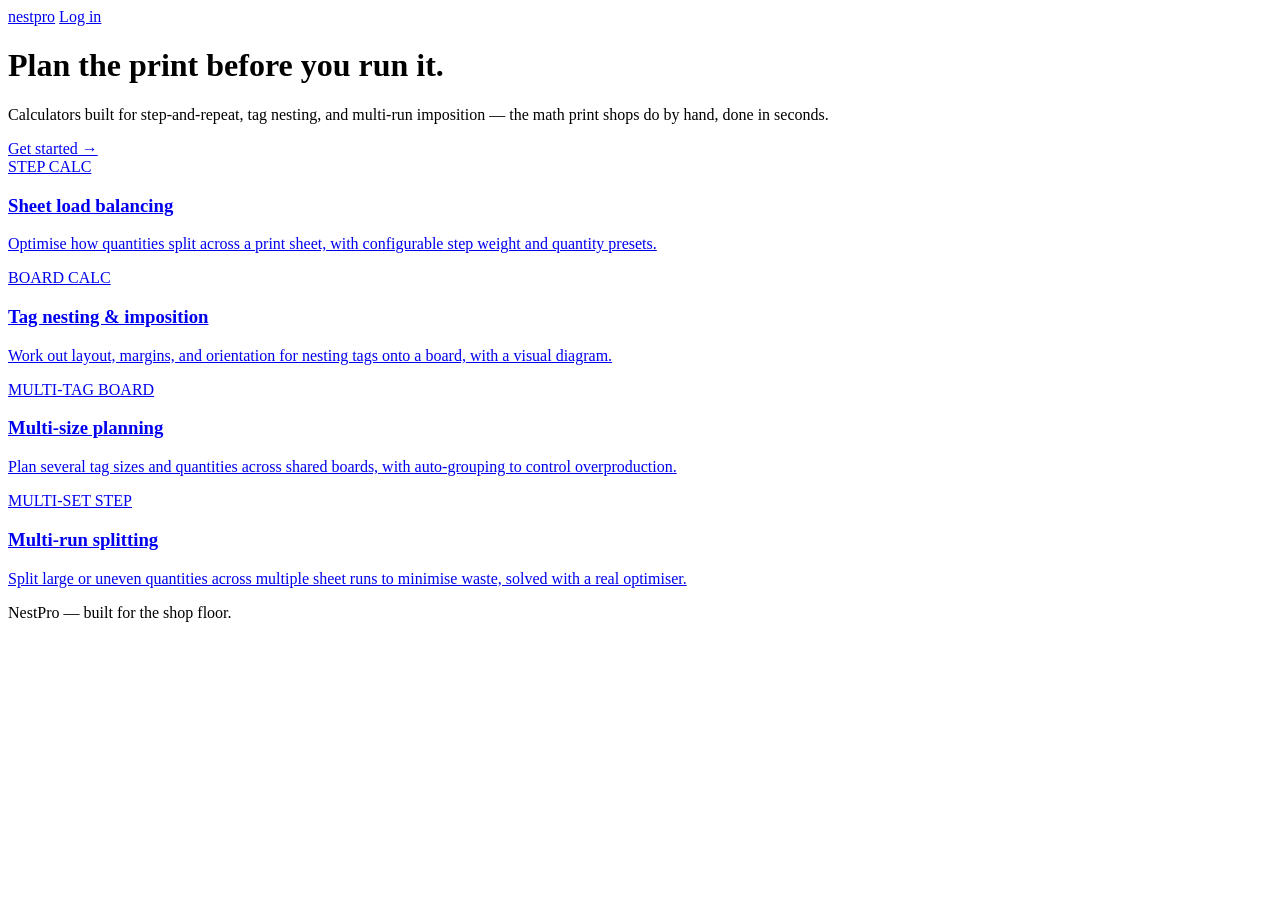
==== index.html @ 2c0a6452 "Create index.html" ====
<!DOCTYPE html>
<html lang="en">
<head>
<meta charset="UTF-8">
<meta name="viewport" content="width=device-width, initial-scale=1.0">
<title>NestPro — Print production calculators</title>
<meta name="description" content="Calculators for step-and-repeat, nesting, and imposition on the shop floor.">
<link rel="preconnect" href="https://fonts.googleapis.com">
<link href="https://fonts.googleapis.com/css2?family=Archivo:wght@800&family=Inter:wght@400;500;600&display=swap" rel="stylesheet">
<link rel="stylesheet" href="styles.css">
</head>
<body>

<div class="wrap">
  <div class="topbar">
    <a href="/" class="wordmark">nest<span>pro</span></a>
    <a href="login.html" class="btn btn-ghost">Log in</a>
  </div>
</div>

<div class="hero">
  <div class="wrap" style="position:relative;">
    <span class="reg-mark reg-tl"></span>
    <span class="reg-mark reg-tr"></span>
    <span class="reg-mark reg-bl"></span>
    <span class="reg-mark reg-br"></span>
    <h1>Plan the print before you run it.</h1>
    <p>Calculators built for step-and-repeat, tag nesting, and multi-run imposition — the math print shops do by hand, done in seconds.</p>
    <a href="login.html" class="btn btn-primary">Get started &rarr;</a>
  </div>
</div>

<div class="wrap">
  <div class="tickets">
    <a href="login.html" class="ticket">
      <div class="tag">STEP CALC</div>
      <h3>Sheet load balancing</h3>
      <p>Optimise how quantities split across a print sheet, with configurable step weight and quantity presets.</p>
    </a>
    <a href="login.html" class="ticket">
      <div class="tag">BOARD CALC</div>
      <h3>Tag nesting &amp; imposition</h3>
      <p>Work out layout, margins, and orientation for nesting tags onto a board, with a visual diagram.</p>
    </a>
    <a href="login.html" class="ticket">
      <div class="tag">MULTI-TAG BOARD</div>
      <h3>Multi-size planning</h3>
      <p>Plan several tag sizes and quantities across shared boards, with auto-grouping to control overproduction.</p>
    </a>
    <a href="login.html" class="ticket">
      <div class="tag">MULTI-SET STEP</div>
      <h3>Multi-run splitting</h3>
      <p>Split large or uneven quantities across multiple sheet runs to minimise waste, solved with a real optimiser.</p>
    </a>
  </div>
</div>

<div class="wrap">
  <footer>NestPro — built for the shop floor.</footer>
</div>

</body>
</html>
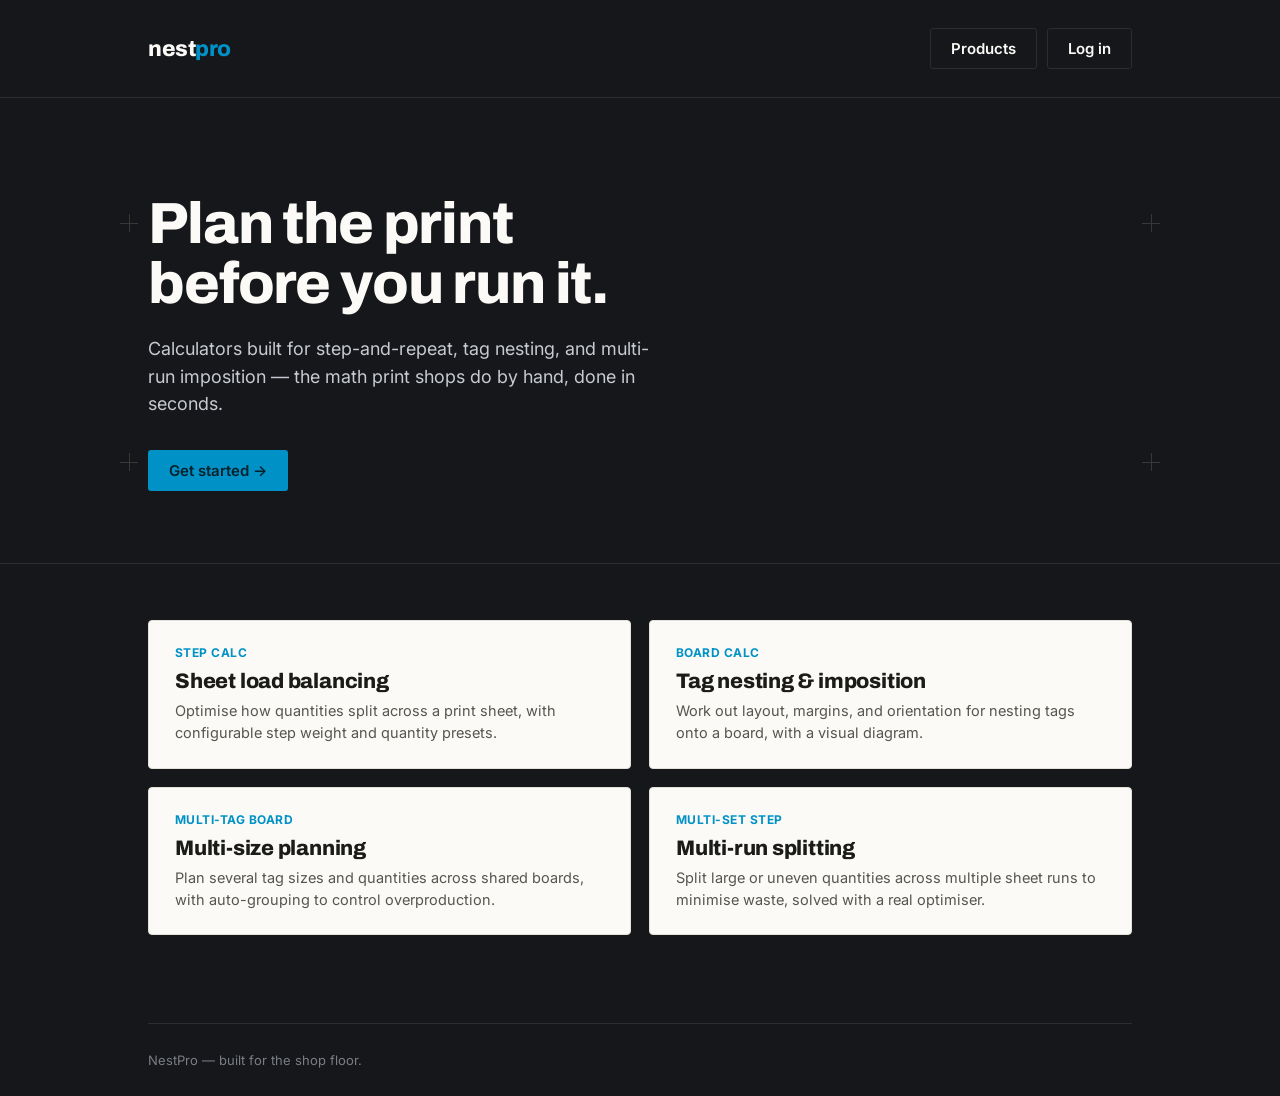
==== commit ca1d468f: "Update index.html" ====
--- a/index.html
+++ b/index.html
@@ -14,7 +14,10 @@
 <div class="wrap">
   <div class="topbar">
     <a href="/" class="wordmark">nest<span>pro</span></a>
-    <a href="login.html" class="btn btn-ghost">Log in</a>
+    <div style="display:flex; align-items:center; gap:10px;">
+      <a href="products.html" class="btn btn-ghost">Products</a>
+      <a href="login.html" class="btn btn-ghost">Log in</a>
+    </div>
   </div>
 </div>
 
--- a/styles.css
+++ b/styles.css
@@ -0,0 +1,305 @@
+:root {
+  --canvas: #15171a;
+  --canvas-line: #2a2d31;
+  --sheet: #fbfaf7;
+  --sheet-edge: #e4e1d8;
+  --ink: #1b1b18;
+  --ink-soft: #55564f;
+  --cyan: #0092c7;
+  --magenta: #d6006d;
+  --font-head: 'Archivo', system-ui, sans-serif;
+  --font-body: 'Inter', system-ui, sans-serif;
+}
+
+* { box-sizing: border-box; }
+
+html, body {
+  margin: 0;
+  padding: 0;
+  background: var(--canvas);
+  color: var(--sheet);
+  font-family: var(--font-body);
+  -webkit-font-smoothing: antialiased;
+}
+
+a { color: inherit; }
+
+.wrap {
+  max-width: 1040px;
+  margin: 0 auto;
+  padding: 0 28px;
+}
+
+/* --- Top bar --- */
+.topbar {
+  display: flex;
+  align-items: center;
+  justify-content: space-between;
+  padding: 28px 0;
+}
+
+.wordmark {
+  font-family: var(--font-head);
+  font-weight: 800;
+  font-size: 22px;
+  letter-spacing: -0.02em;
+  color: var(--sheet);
+  text-decoration: none;
+}
+
+.wordmark span { color: var(--cyan); }
+
+.btn {
+  display: inline-flex;
+  align-items: center;
+  gap: 8px;
+  font-family: var(--font-body);
+  font-weight: 600;
+  font-size: 15px;
+  padding: 10px 20px;
+  border-radius: 3px;
+  text-decoration: none;
+  cursor: pointer;
+  border: 1px solid transparent;
+  transition: transform 0.12s ease;
+}
+
+.btn:active { transform: scale(0.98); }
+
+.btn-primary {
+  background: var(--cyan);
+  color: #06222c;
+}
+
+.btn-ghost {
+  background: transparent;
+  color: var(--sheet);
+  border-color: var(--canvas-line);
+}
+
+/* --- Hero with registration marks --- */
+.hero {
+  position: relative;
+  padding: 96px 0 72px;
+  border-top: 1px solid var(--canvas-line);
+  border-bottom: 1px solid var(--canvas-line);
+}
+
+.reg-mark {
+  position: absolute;
+  width: 18px;
+  height: 18px;
+  opacity: 0.55;
+}
+
+.reg-mark::before, .reg-mark::after {
+  content: '';
+  position: absolute;
+  background: var(--ink-soft);
+}
+
+.reg-mark::before { width: 100%; height: 1px; top: 50%; left: 0; }
+.reg-mark::after { width: 1px; height: 100%; left: 50%; top: 0; }
+
+.reg-tl { top: 20px; left: 0; }
+.reg-tr { top: 20px; right: 0; }
+.reg-bl { bottom: 20px; left: 0; }
+.reg-br { bottom: 20px; right: 0; }
+
+.hero h1 {
+  font-family: var(--font-head);
+  font-weight: 800;
+  font-size: clamp(38px, 6vw, 58px);
+  line-height: 1.04;
+  letter-spacing: -0.02em;
+  max-width: 14ch;
+  margin: 0 0 20px;
+}
+
+.hero p {
+  font-size: 18px;
+  line-height: 1.55;
+  color: #c7cad0;
+  max-width: 46ch;
+  margin: 0 0 32px;
+}
+
+/* --- Tool tickets --- */
+.tickets {
+  display: grid;
+  grid-template-columns: repeat(2, 1fr);
+  gap: 18px;
+  padding: 56px 0 88px;
+}
+
+@media (max-width: 640px) {
+  .tickets { grid-template-columns: 1fr; }
+}
+
+.ticket {
+  background: var(--sheet);
+  color: var(--ink);
+  border: 1px solid var(--sheet-edge);
+  border-radius: 4px;
+  padding: 24px 26px;
+  text-decoration: none;
+  display: block;
+  position: relative;
+  transition: transform 0.15s ease;
+}
+
+.ticket:hover { transform: translateY(-2px); }
+
+.ticket .tag {
+  font-size: 12px;
+  font-weight: 700;
+  letter-spacing: 0.04em;
+  color: var(--cyan);
+  margin-bottom: 10px;
+}
+
+.ticket h3 {
+  font-family: var(--font-head);
+  font-size: 21px;
+  font-weight: 800;
+  margin: 0 0 8px;
+  letter-spacing: -0.01em;
+}
+
+.ticket p {
+  font-size: 14.5px;
+  line-height: 1.5;
+  color: var(--ink-soft);
+  margin: 0;
+}
+
+.ticket.locked {
+  opacity: 0.5;
+  cursor: not-allowed;
+}
+
+.ticket .status {
+  position: absolute;
+  top: 22px;
+  right: 24px;
+  font-size: 12px;
+  font-weight: 700;
+  color: var(--ink-soft);
+}
+
+/* --- Auth card --- */
+.auth-shell {
+  min-height: 100vh;
+  display: flex;
+  align-items: center;
+  justify-content: center;
+  padding: 24px;
+}
+
+.auth-card {
+  background: var(--sheet);
+  color: var(--ink);
+  width: 100%;
+  max-width: 380px;
+  padding: 40px 32px;
+  border-radius: 4px;
+  border: 1px solid var(--sheet-edge);
+}
+
+.auth-card h2 {
+  font-family: var(--font-head);
+  font-weight: 800;
+  font-size: 26px;
+  margin: 0 0 6px;
+  letter-spacing: -0.02em;
+}
+
+.auth-card .sub {
+  font-size: 14.5px;
+  color: var(--ink-soft);
+  margin: 0 0 26px;
+  line-height: 1.5;
+}
+
+.field label {
+  display: block;
+  font-size: 13px;
+  font-weight: 600;
+  margin-bottom: 6px;
+}
+
+.field input {
+  width: 100%;
+  padding: 12px 14px;
+  border: 1px solid var(--sheet-edge);
+  border-radius: 3px;
+  font-size: 15px;
+  font-family: var(--font-body);
+  background: #fff;
+  color: var(--ink);
+}
+
+.field input:focus {
+  outline: 2px solid var(--cyan);
+  outline-offset: 1px;
+}
+
+.auth-card .btn-primary {
+  width: 100%;
+  justify-content: center;
+  margin-top: 18px;
+  padding: 13px 20px;
+}
+
+.msg {
+  margin-top: 18px;
+  font-size: 14px;
+  line-height: 1.5;
+  padding: 12px 14px;
+  border-radius: 3px;
+  display: none;
+}
+
+.msg.show { display: block; }
+.msg.ok { background: #e6f6ec; color: #146c3a; }
+.msg.err { background: #fbe9ec; color: #a3123a; }
+
+/* --- Dashboard header --- */
+.dash-header {
+  display: flex;
+  align-items: center;
+  justify-content: space-between;
+  padding: 24px 0;
+  border-bottom: 1px solid var(--canvas-line);
+}
+
+.dash-header .who {
+  font-size: 14px;
+  color: #9a9d a3;
+  color: #9a9da3;
+}
+
+.dash-intro {
+  padding: 40px 0 8px;
+}
+
+.dash-intro h1 {
+  font-family: var(--font-head);
+  font-weight: 800;
+  font-size: 32px;
+  margin: 0 0 8px;
+  letter-spacing: -0.02em;
+}
+
+.dash-intro p {
+  color: #9a9da3;
+  font-size: 15px;
+  margin: 0;
+}
+
+footer {
+  border-top: 1px solid var(--canvas-line);
+  padding: 28px 0;
+  font-size: 13px;
+  color: #7a7d83;
+}
